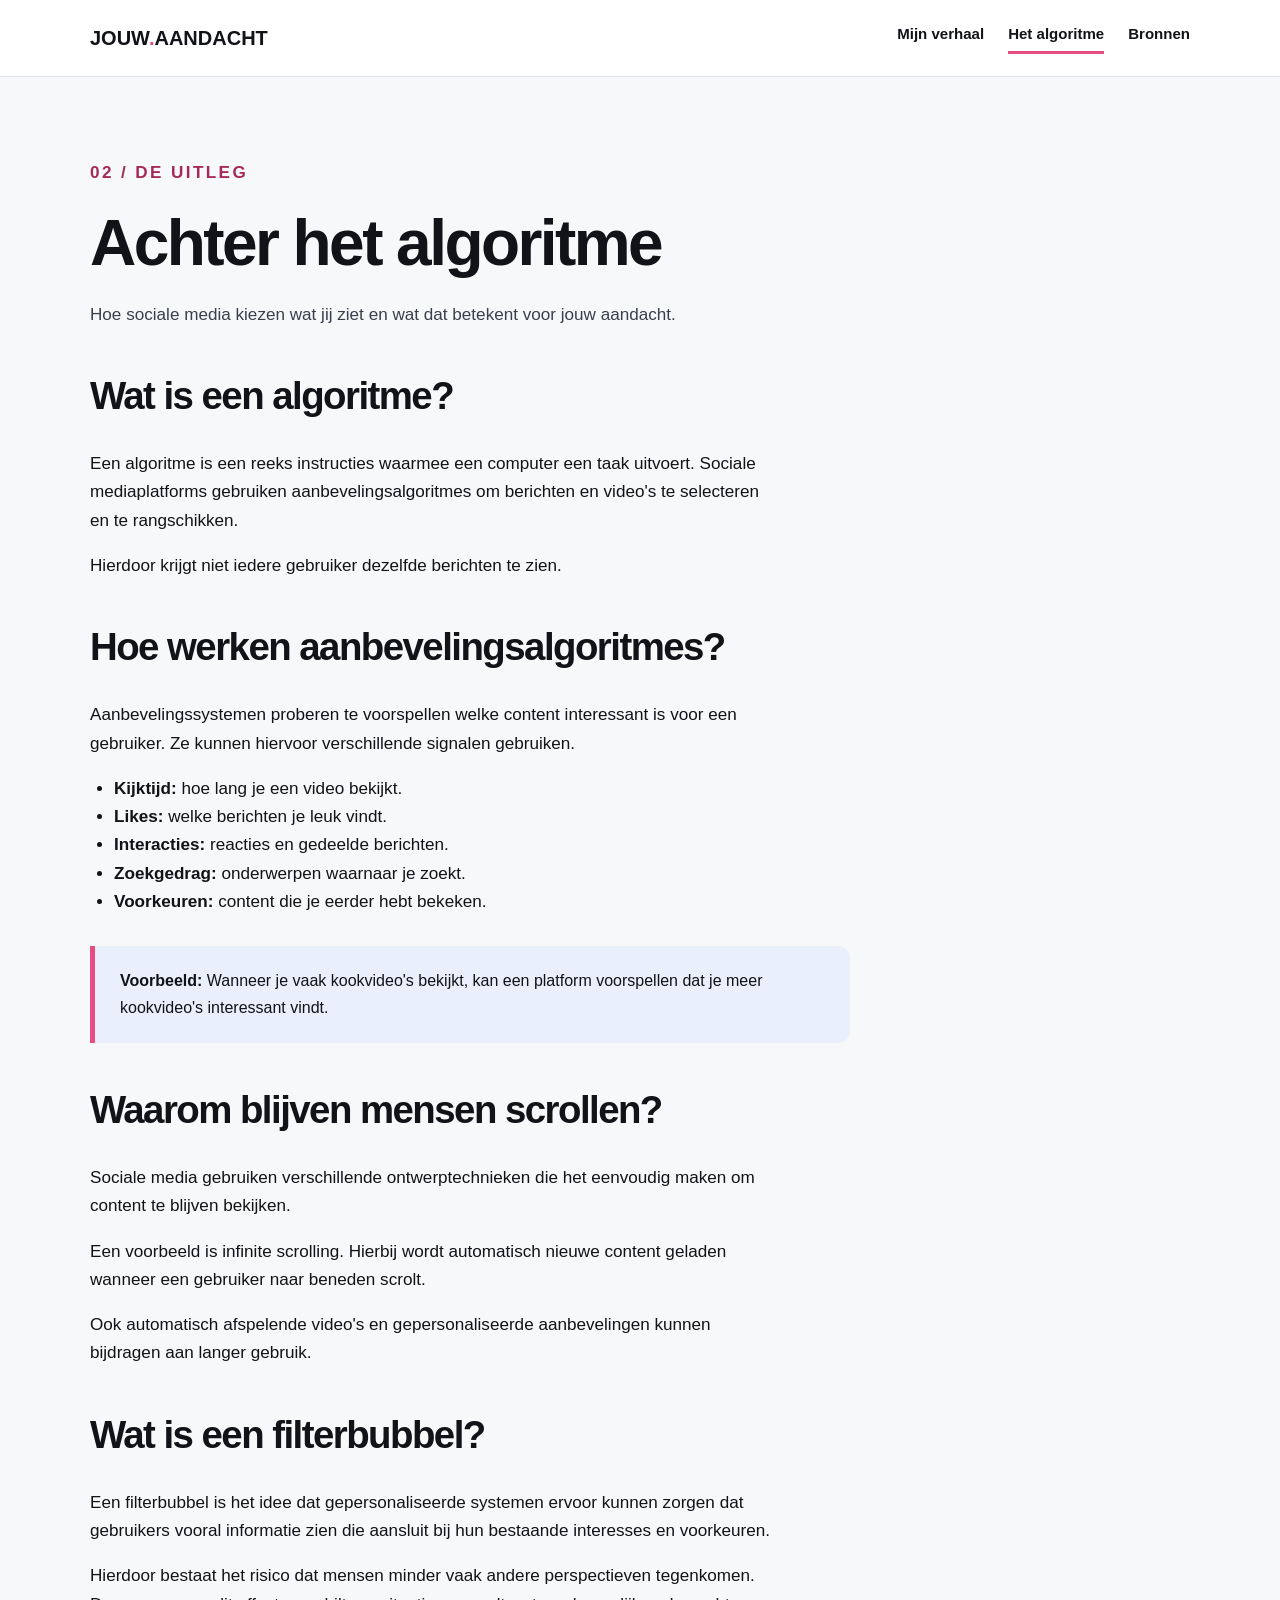
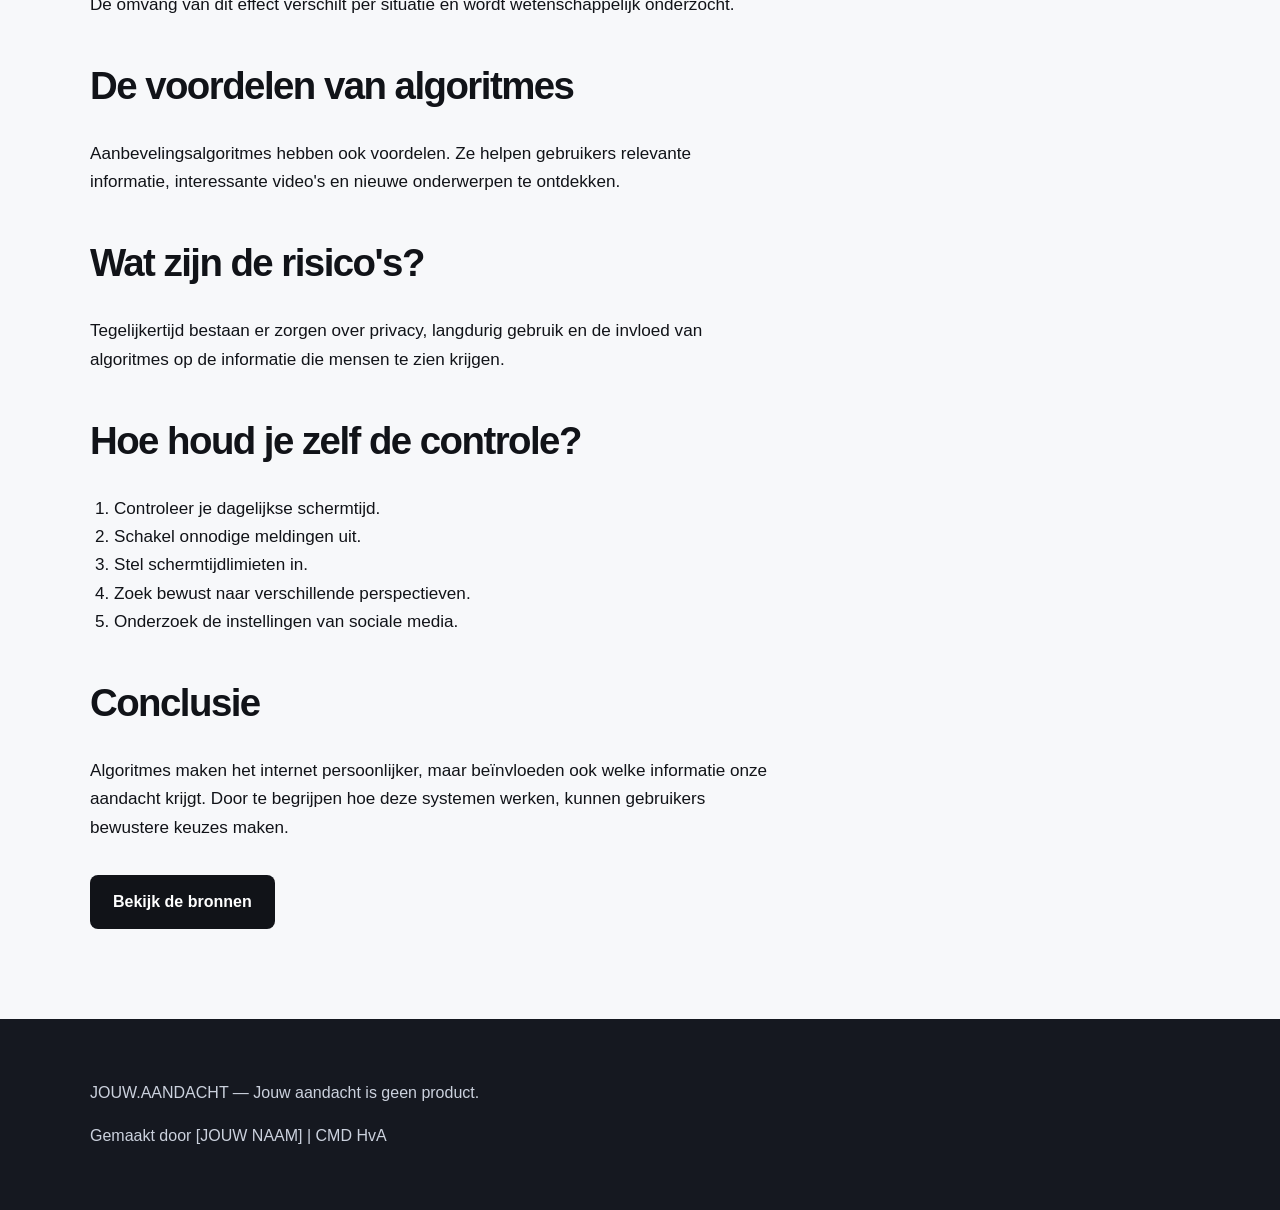
==== algoritme.html @ a4eadf95 "Added files" ====
<!DOCTYPE html>
<html lang="nl">
<head>
  <meta charset="UTF-8">
  <meta name="viewport" content="width=device-width, initial-scale=1.0">
  <title>Het algoritme | Jouw Aandacht</title>
  <link rel="stylesheet" href="style.css">
</head>
<body>

  <header class="site-header">
    <nav class="container nav" aria-label="Hoofdnavigatie">
      <a href="index.html" class="logo">JOUW<span>.</span>AANDACHT</a>
      <div class="nav-links">
        <a href="index.html">Mijn verhaal</a>
        <a href="algoritme.html" aria-current="page">Het algoritme</a>
        <a href="bronnen.html">Bronnen</a>
      </div>
    </nav>
  </header>

  <main class="container article">
    <div class="narrow">
      <p class="eyebrow">02 / De uitleg</p>
      <h1>Achter het algoritme</h1>
      <p class="lead">
        Hoe sociale media kiezen wat jij ziet
        en wat dat betekent voor jouw aandacht.
      </p>

      <section>
        <h2>Wat is een algoritme?</h2>
        <p>
          Een algoritme is een reeks instructies waarmee
          een computer een taak uitvoert.
          Sociale mediaplatforms gebruiken aanbevelingsalgoritmes
          om berichten en video's te selecteren en te rangschikken.
        </p>
        <p>
          Hierdoor krijgt niet iedere gebruiker
          dezelfde berichten te zien.
        </p>
      </section>

      <section>
        <h2>Hoe werken aanbevelingsalgoritmes?</h2>
        <p>
          Aanbevelingssystemen proberen te voorspellen
          welke content interessant is voor een gebruiker.
          Ze kunnen hiervoor verschillende signalen gebruiken.
        </p>

        <ul>
          <li><strong>Kijktijd:</strong> hoe lang je een video bekijkt.</li>
          <li><strong>Likes:</strong> welke berichten je leuk vindt.</li>
          <li><strong>Interacties:</strong> reacties en gedeelde berichten.</li>
          <li><strong>Zoekgedrag:</strong> onderwerpen waarnaar je zoekt.</li>
          <li><strong>Voorkeuren:</strong> content die je eerder hebt bekeken.</li>
        </ul>

        <div class="callout">
          <strong>Voorbeeld:</strong>
          Wanneer je vaak kookvideo's bekijkt,
          kan een platform voorspellen dat je
          meer kookvideo's interessant vindt.
        </div>
      </section>

      <section>
        <h2>Waarom blijven mensen scrollen?</h2>
        <p>
          Sociale media gebruiken verschillende ontwerptechnieken
          die het eenvoudig maken om content te blijven bekijken.
        </p>
        <p>
          Een voorbeeld is infinite scrolling.
          Hierbij wordt automatisch nieuwe content geladen
          wanneer een gebruiker naar beneden scrolt.
        </p>
        <p>
          Ook automatisch afspelende video's en gepersonaliseerde
          aanbevelingen kunnen bijdragen aan langer gebruik.
        </p>
      </section>

      <section>
        <h2>Wat is een filterbubbel?</h2>
        <p>
          Een filterbubbel is het idee dat gepersonaliseerde
          systemen ervoor kunnen zorgen dat gebruikers
          vooral informatie zien die aansluit bij
          hun bestaande interesses en voorkeuren.
        </p>
        <p>
          Hierdoor bestaat het risico dat mensen minder
          vaak andere perspectieven tegenkomen.
          De omvang van dit effect verschilt per situatie
          en wordt wetenschappelijk onderzocht.
        </p>
      </section>

      <section>
        <h2>De voordelen van algoritmes</h2>
        <p>
          Aanbevelingsalgoritmes hebben ook voordelen.
          Ze helpen gebruikers relevante informatie,
          interessante video's en nieuwe onderwerpen te ontdekken.
        </p>
      </section>

      <section>
        <h2>Wat zijn de risico's?</h2>
        <p>
          Tegelijkertijd bestaan er zorgen over privacy,
          langdurig gebruik en de invloed van algoritmes
          op de informatie die mensen te zien krijgen.
        </p>
      </section>

      <section>
        <h2>Hoe houd je zelf de controle?</h2>
        <ol>
          <li>Controleer je dagelijkse schermtijd.</li>
          <li>Schakel onnodige meldingen uit.</li>
          <li>Stel schermtijdlimieten in.</li>
          <li>Zoek bewust naar verschillende perspectieven.</li>
          <li>Onderzoek de instellingen van sociale media.</li>
        </ol>
      </section>

      <section>
        <h2>Conclusie</h2>
        <p>
          Algoritmes maken het internet persoonlijker,
          maar beïnvloeden ook welke informatie onze aandacht krijgt.
          Door te begrijpen hoe deze systemen werken,
          kunnen gebruikers bewustere keuzes maken.
        </p>
      </section>

      <a href="bronnen.html" class="button">Bekijk de bronnen</a>
    </div>
  </main>

  <footer class="footer">
    <div class="container">
      <p>JOUW.AANDACHT — Jouw aandacht is geen product.</p>
      <p>Gemaakt door [JOUW NAAM] | CMD HvA</p>
    </div>
  </footer>

</body>
</html>
---- style.css ----
:root {
  --ink: #111318;
  --muted: #626a75;
  --paper: #f7f8fa;
  --white: #ffffff;
  --line: #dfe3e8;
  --accent: #e74c82;
  --blue: #e9f0fb;
}

* {
  box-sizing: border-box;
}

html {
  scroll-behavior: smooth;
}

body {
  margin: 0;
  background: var(--paper);
  color: var(--ink);
  font-family: Arial, sans-serif;
  line-height: 1.65;
}

h1, h2, h3 {
  line-height: 1.15;
  letter-spacing: -0.04em;
}

h1 {
  font-size: clamp(2.8rem, 7vw, 5.5rem);
  margin: 20px 0;
}

h2 {
  font-size: clamp(1.8rem, 3vw, 2.7rem);
}

h3 {
  font-size: 1.3rem;
}

p {
  max-width: 72ch;
}

a {
  color: inherit;
}

a:hover {
  color: #b6245b;
}

.container {
  width: min(1100px, calc(100% - 40px));
  margin: 0 auto;
}

.narrow {
  max-width: 760px;
}

/* Navigatie */

.site-header {
  background: var(--white);
  border-bottom: 1px solid var(--line);
}

.nav {
  min-height: 76px;
  display: flex;
  align-items: center;
  justify-content: space-between;
  gap: 20px;
}

.logo {
  font-size: 1.25rem;
  font-weight: bold;
  text-decoration: none;
}

.logo span {
  color: var(--accent);
}

.nav-links {
  display: flex;
  gap: 24px;
}

.nav-links a {
  text-decoration: none;
  font-weight: bold;
  font-size: 0.94rem;
}

.nav-links a[aria-current="page"] {
  border-bottom: 3px solid var(--accent);
  padding-bottom: 5px;
}

/* Homepage */

.hero {
  display: grid;
  grid-template-columns: 1.1fr 0.9fr;
  align-items: center;
  gap: 44px;
  padding: 90px 0 75px;
}

.hero h1 span {
  color: #d93673;
}

.eyebrow {
  text-transform: uppercase;
  letter-spacing: 0.14em;
  font-size: 0.8rem;
  font-weight: bold;
  color: #a62a59;
}

.lead {
  font-size: 1.3rem;
  color: #39404b;
}

.button {
  display: inline-block;
  background: var(--ink);
  color: white;
  border-radius: 8px;
  padding: 14px 23px;
  text-decoration: none;
  font-weight: bold;
  margin-top: 16px;
}

.button:hover {
  background: #a62a59;
  color: white;
}

/* Smartphone illustratie */

.hero-art {
  position: relative;
  min-height: 390px;
  background: var(--blue);
  border: 1px solid var(--line);
  border-radius: 22px;
  display: grid;
  place-items: center;
  overflow: hidden;
}

.phone {
  width: 210px;
  height: 330px;
  border: 10px solid #1c2430;
  border-radius: 32px;
  background: white;
  transform: rotate(9deg);
  box-shadow: 20px 20px 0 #d2dcec;
  display: flex;
  flex-direction: column;
  align-items: center;
  justify-content: center;
  gap: 12px;
}

.screen-circle {
  width: 100px;
  height: 100px;
  border-radius: 50%;
  background: linear-gradient(135deg, #e74c82, #f6c7d8);
}

.screen-line {
  height: 12px;
  width: 70%;
  background: #d9dfe8;
  border-radius: 9px;
}

.screen-line.short {
  width: 50%;
}

.bubble {
  position: absolute;
  background: white;
  border: 1px solid #ddd;
  border-radius: 15px;
  padding: 10px 15px;
  font-weight: bold;
  box-shadow: 0 10px 30px #25334b20;
}

.bubble.one {
  top: 18%;
  left: 4%;
}

.bubble.two {
  bottom: 19%;
  right: 4%;
}

.bubble.three {
  top: 8%;
  right: 8%;
}

/* Content */

.section {
  padding: 72px 0;
}

.section.alt {
  background: white;
}

.callout {
  background: var(--blue);
  border-left: 5px solid var(--accent);
  padding: 22px 25px;
  border-radius: 0 12px 12px 0;
  margin: 30px 0;
}

.cards {
  display: grid;
  grid-template-columns: repeat(3, 1fr);
  gap: 18px;
  margin-top: 28px;
}

.card {
  background: white;
  border: 1px solid var(--line);
  border-radius: 15px;
  padding: 26px;
}

/* Informatieve pagina's */

.article {
  padding: 65px 0 90px;
}

.article h1 {
  font-size: clamp(2.5rem, 5vw, 4.8rem);
}

.article h2 {
  margin-top: 45px;
}

.article p,
.article li {
  font-size: 1.07rem;
}

.article ul,
.article ol {
  padding-left: 24px;
}

.source-list {
  list-style: none;
  padding: 0 !important;
}

.source-list li {
  padding: 23px 0;
  border-bottom: 1px solid var(--line);
  overflow-wrap: anywhere;
}

.source-list a {
  color: #9b2253;
}

/* Footer */

.footer {
  background: #151820;
  color: white;
  padding: 45px 0;
}

.footer p {
  color: #cbd1dd;
}

/* Mobiele schermen */

@media (max-width: 750px) {
  .nav {
    flex-direction: column;
    align-items: flex-start;
    padding: 15px 0;
  }

  .nav-links {
    flex-wrap: wrap;
    gap: 15px;
  }

  .hero {
    grid-template-columns: 1fr;
    padding: 45px 0;
  }

  .hero-art {
    min-height: 350px;
  }

  .cards {
    grid-template-columns: 1fr;
  }

  .section {
    padding: 45px 0;
  }

  .article {
    padding: 40px 0 60px;
  }
}

@media (prefers-reduced-motion: reduce) {
  html {
    scroll-behavior: auto;
  }
}


/* SVG-iconen op de homepage */

.card svg {
  width: 48px;
  height: 48px;
  color: #d93673;
  margin-bottom: 15px;
  display: block;
}

.card:hover svg {
  color: #a62a59;
}
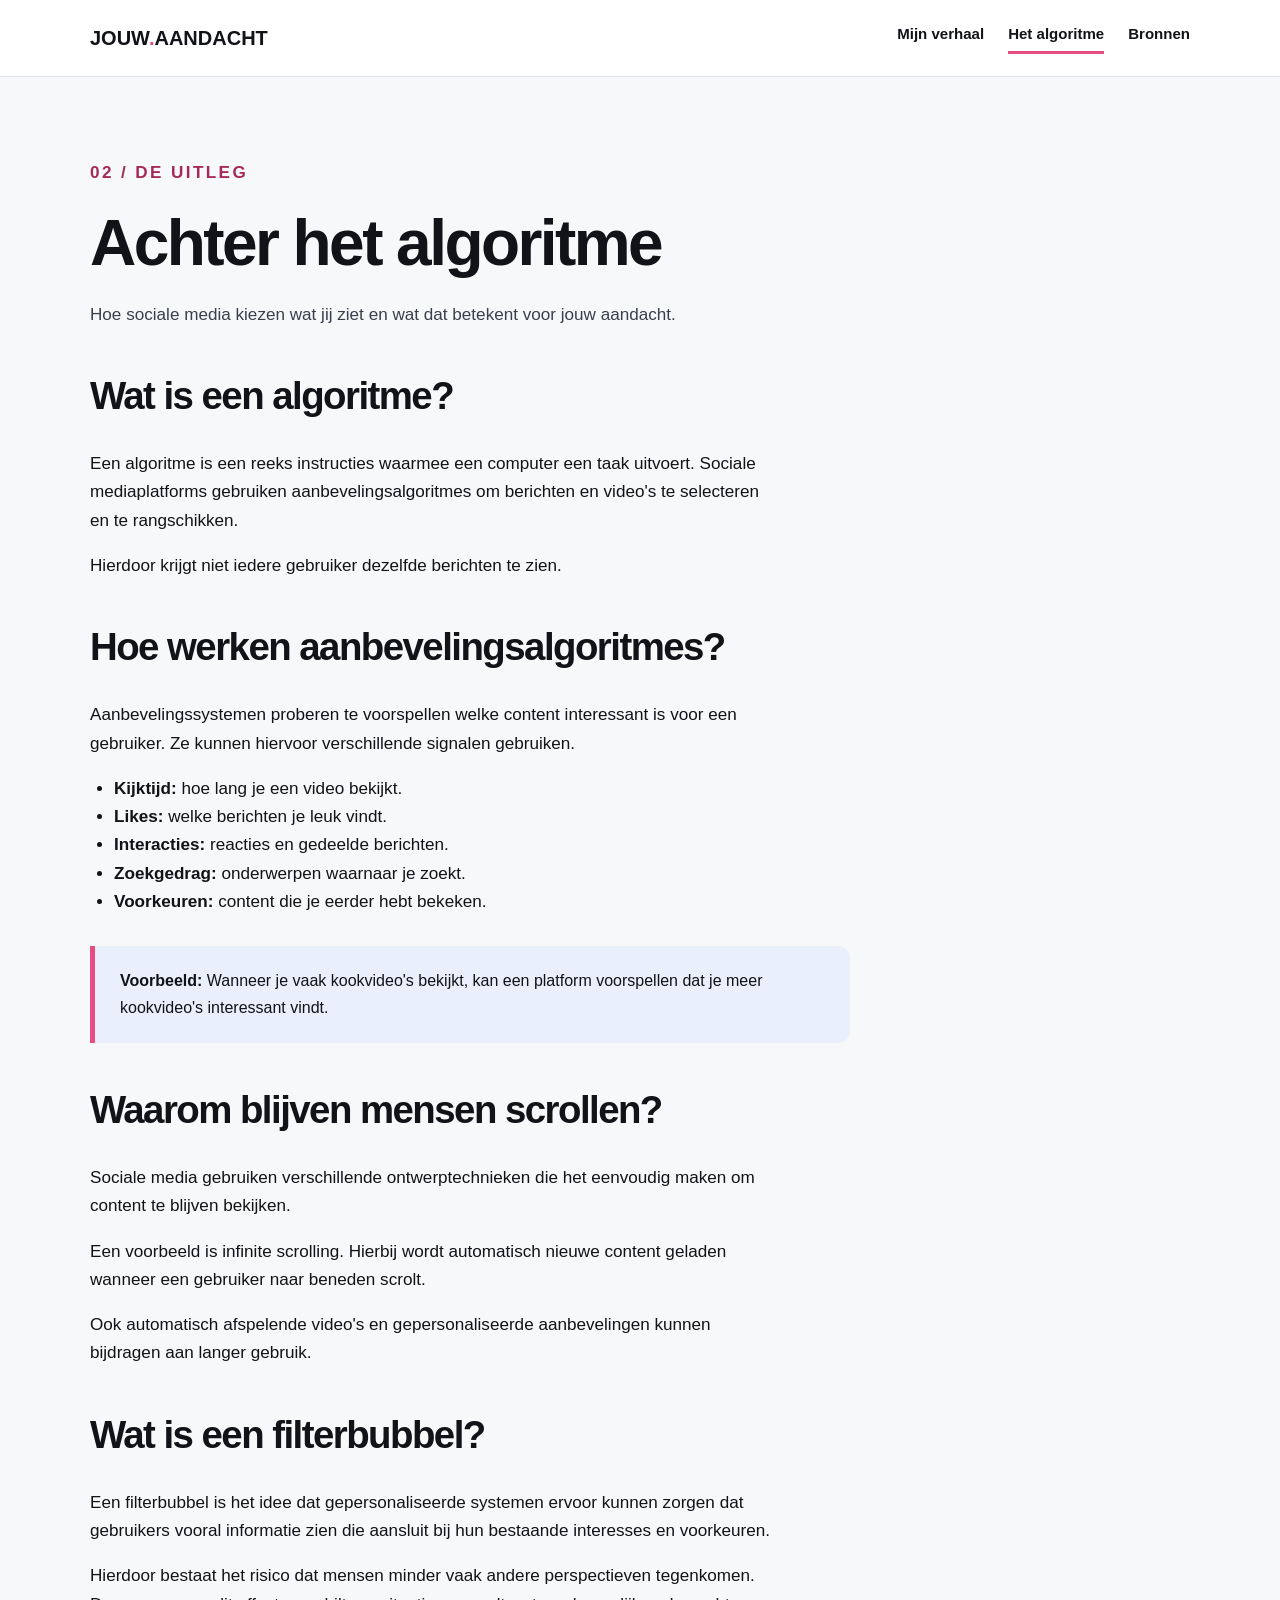
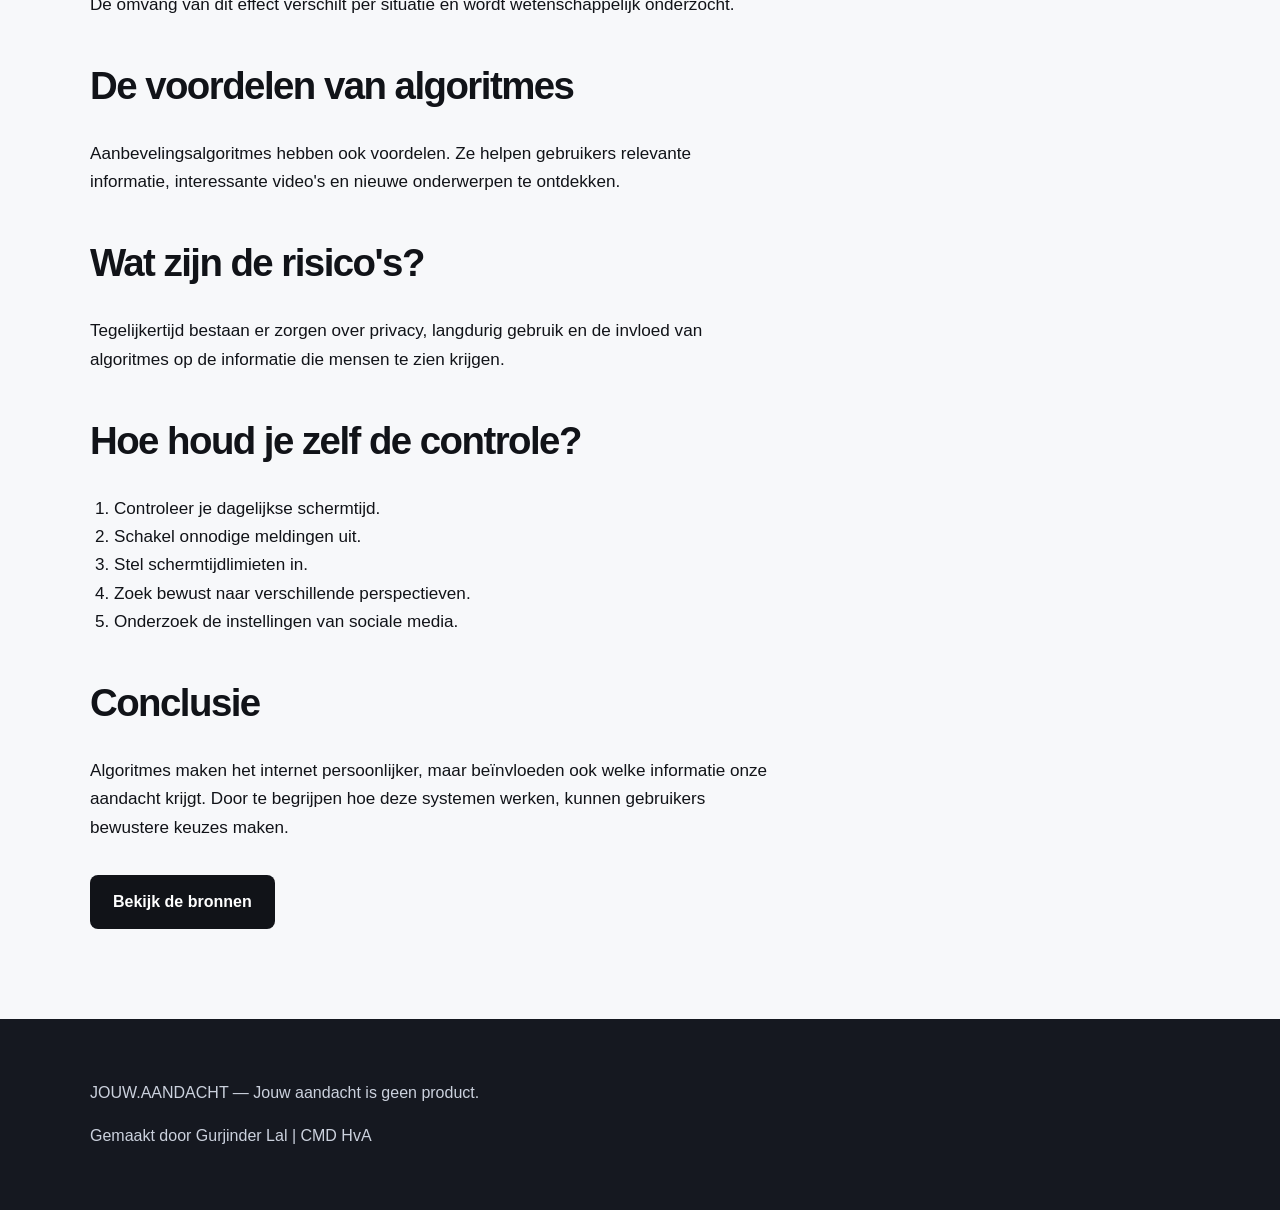
==== commit 25ed5363: "Update algoritme.html" ====
--- a/algoritme.html
+++ b/algoritme.html
@@ -146,7 +146,7 @@
   <footer class="footer">
     <div class="container">
       <p>JOUW.AANDACHT — Jouw aandacht is geen product.</p>
-      <p>Gemaakt door [JOUW NAAM] | CMD HvA</p>
+      <p>Gemaakt door Gurjinder Lal | CMD HvA</p>
     </div>
   </footer>
 
